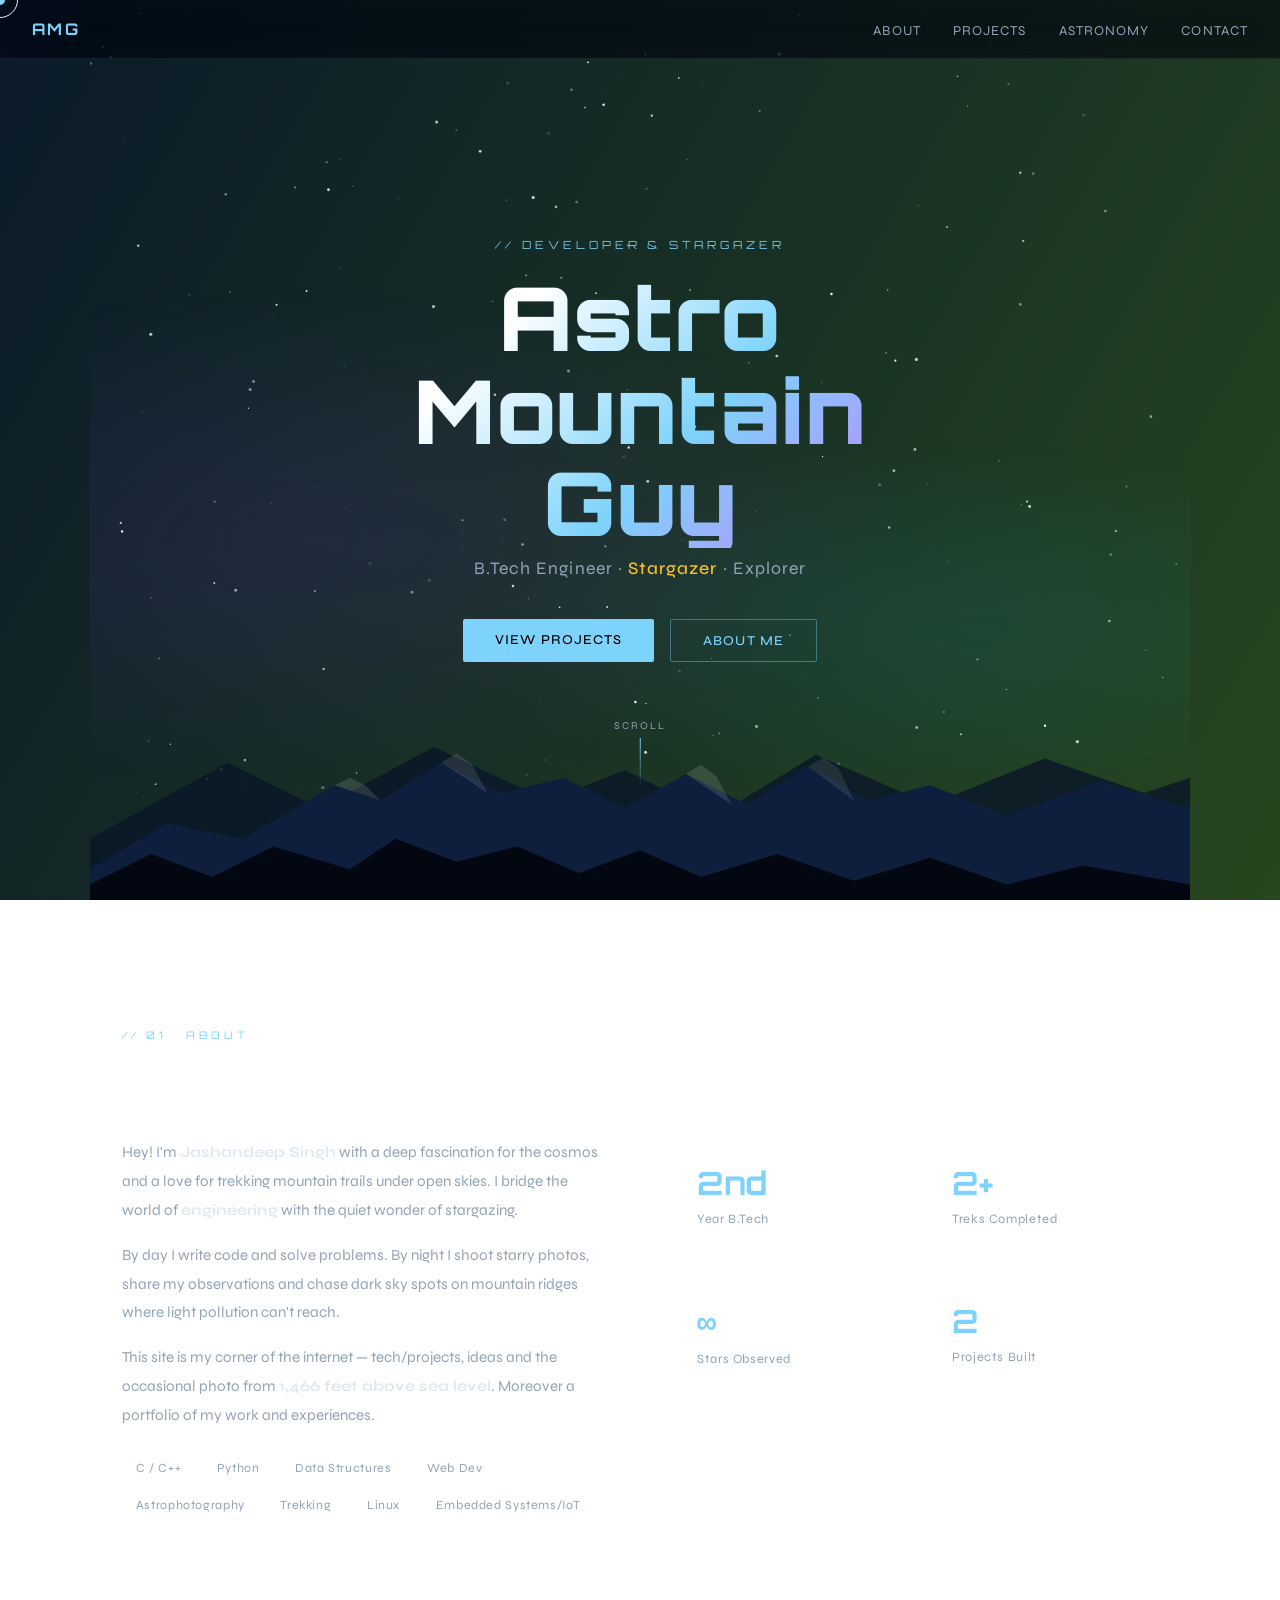
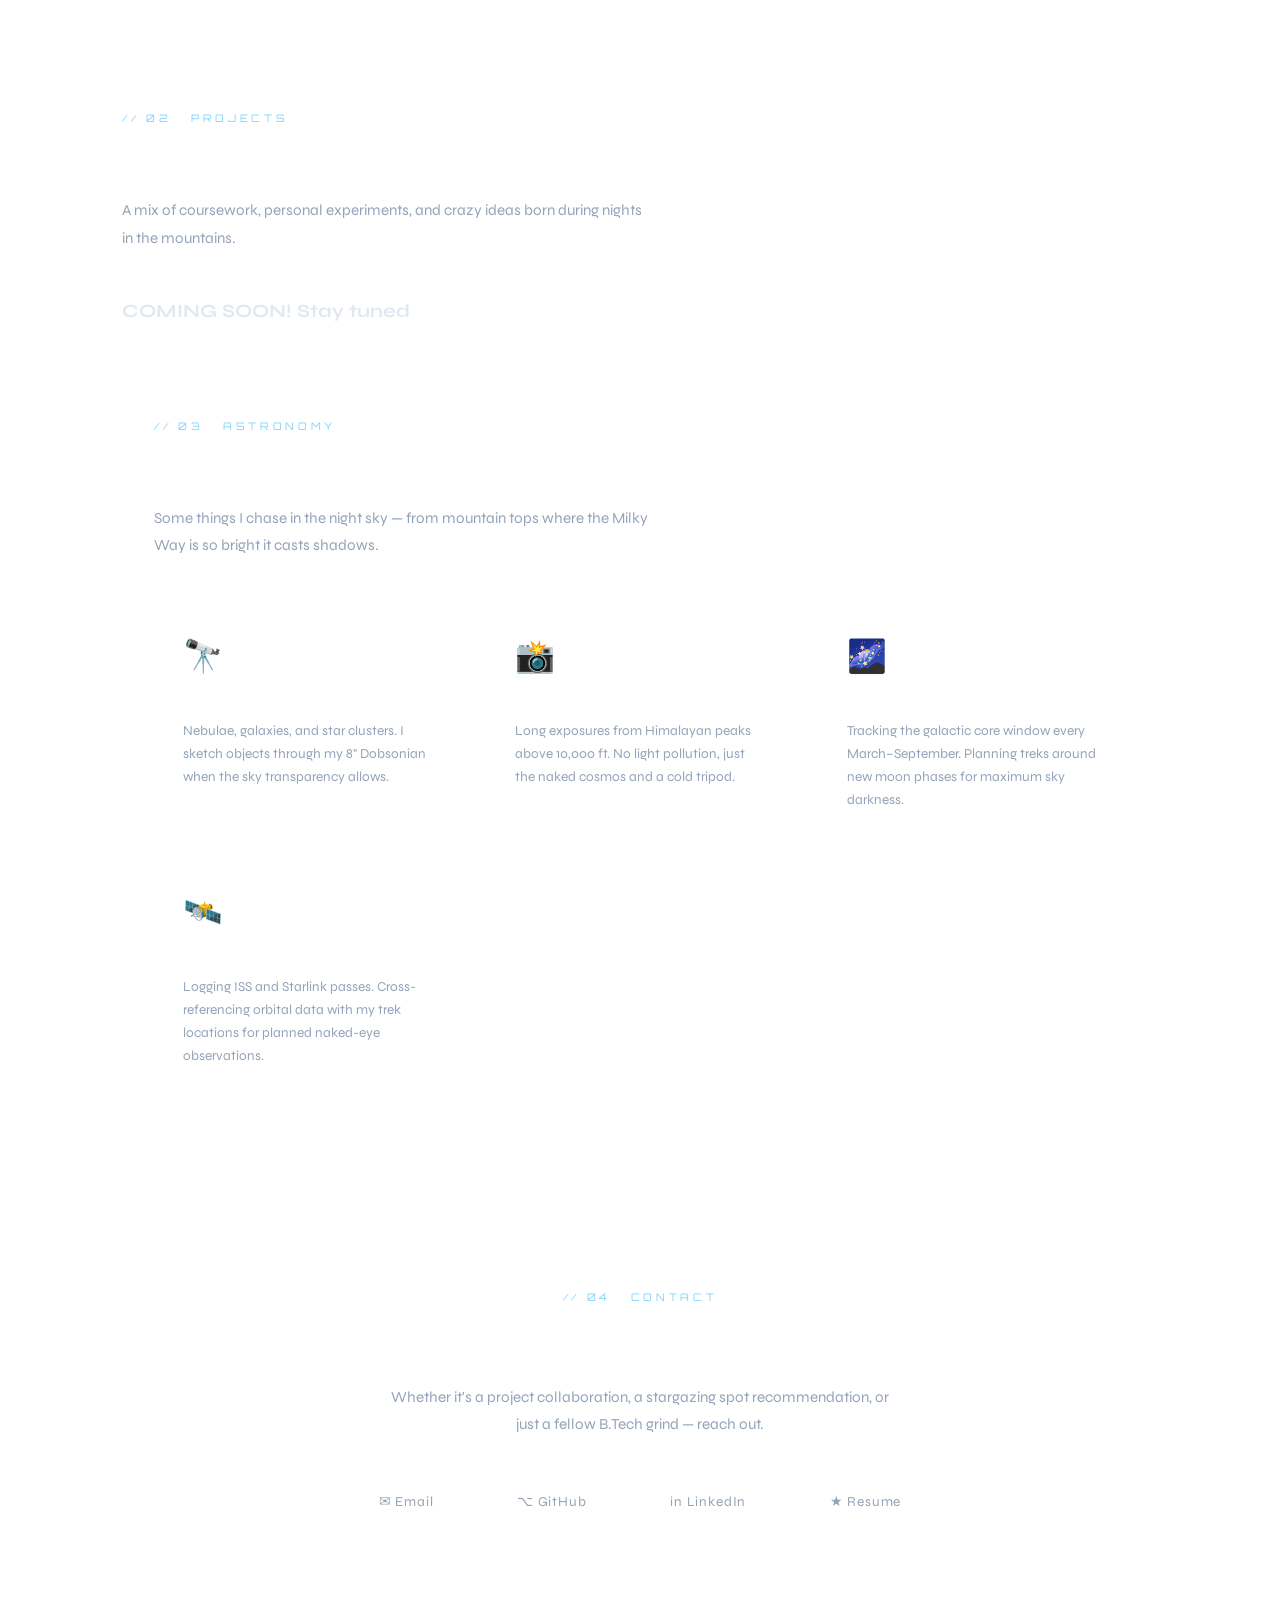
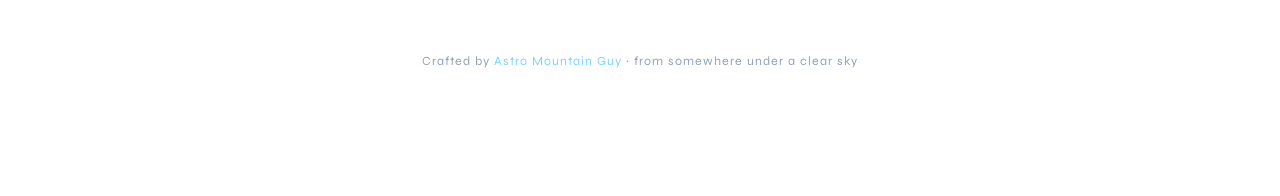
==== Blueprint.html @ 920a8636 "Update background with animated gradient and image overlay" ====
<!DOCTYPE html>
<html lang="en">
<head>
  <meta charset="UTF-8" />
  <meta name="viewport" content="width=device-width, initial-scale=1.0" />
  <title>Astro Mountain Guy</title>
  <link href="https://fonts.googleapis.com/css2?family=Orbitron:wght@400;700;900&family=Syne:wght@300;400;500;700&display=swap" rel="stylesheet" />
  <style>
    *, *::before, *::after { margin: 0; padding: 0; box-sizing: border-box; }

    :root {
      --sky: #030712;
      --deep: #050d1f;
      --accent: #7dd3fc;
      --accent2: #c084fc;
      --gold: #fbbf24;
      --muted: #94a3b8;
      --surface: rgba(255,255,255,0.04);
      --border: rgba(255,255,255,0.08);
    }

    html { scroll-behavior: smooth; }

    body {
      font-family: 'Syne', sans-serif;
      position: relative;
      background: none;
      color: #e2e8f0;
      overflow-x: hidden;
      cursor: none;
    }

    /* Animated gradient background behind page content */
    body::before {
      content: '';
      position: fixed; inset: 0;
      z-index: -2;
      pointer-events: none;
      opacity: 0.96;
      background: linear-gradient(120deg, #001021 0%, #1e3f16 25%, #3a6a9c 50%, #0b1840 75%, #051526 100%);
      background-size: 400% 400%;
      animation: gradientShift 25s ease infinite;
    }

    /* Low-opacity image overlay for subtle stardust effect */
    body::after {
      content: '';
      position: fixed; inset: 0;
      z-index: -1;
      pointer-events: none;
      background: url("https://i.ibb.co/DH6wkVQL/Aries-Science-Center.jpg") center bottom 35%/cover no-repeat;
      opacity: 14.5%;
      mix-blend-mode: screen;
    }

    @keyframes gradientShift {
      0% { background-position: 0% 50%; }
      50% { background-position: 100% 50%; }
      100% { background-position: 0% 50%; }
    }

    /* Custom cursor */
    .cursor {
      position: fixed; width: 10px; height: 10px;
      background: var(--accent); border-radius: 50%;
      pointer-events: none; z-index: 9999;
      transform: translate(-50%,-50%);
      transition: transform 0.1s, background 0.3s;
      mix-blend-mode: screen;
    }
    .cursor-ring {
      position: fixed; width: 36px; height: 36px;
      border: 1px solid rgba(255, 255, 255, 0.925); border-radius: 50%;
      pointer-events: none; z-index: 9998;
      transform: translate(-50%,-50%);
      transition: transform 0.15s ease, width 0.3s, height 0.3s;
    }

    /* NAV */
    nav {
      position: fixed; top: 0; left: 0; right: 0; z-index: 100;
      padding: 1.2rem 2rem;
      display: flex; justify-content: space-between; align-items: center;
      backdrop-filter: blur(20px);
      background: rgba(3,7,18,0.6);
      border-bottom: 0.5px solid var(--border);
      transition: background 0.4s;
    }
    .nav-logo {
      font-family: 'Orbitron', monospace;
      font-size: 1rem; font-weight: 700;
      letter-spacing: 0.15em;
      color: var(--accent);
      text-decoration: none;
    }
    .nav-links { display: flex; gap: 2rem; list-style: none; }
    .nav-links a {
      text-decoration: none; color: var(--muted);
      font-size: 0.85rem; letter-spacing: 0.08em;
      text-transform: uppercase;
      transition: color 0.3s;
      position: relative;
    }
    .nav-links a::after {
      content: ''; position: absolute; bottom: -4px; left: 0; right: 0;
      height: 1px; background: var(--accent);
      transform: scaleX(0); transition: transform 0.3s;
    }
    .nav-links a:hover { color: #fff; }
    .nav-links a:hover::after { transform: scaleX(1); }

    /* HERO */
    #hero {
      position: relative; height: 100vh; overflow: hidden;
      display: flex; align-items: center; justify-content: center;
    }

    /* Stars canvas */
    #stars-canvas {
      position: absolute; inset: 0; z-index: 0;
    }

    /* Mountain silhouette */
    .mountains {
      position: absolute; bottom: 0; left: 0; right: 0; z-index: 2;
    }

    /* Aurora glow */
    .aurora {
      position: absolute; inset: 0; z-index: 1; pointer-events: none;
      background:
        radial-gradient(ellipse 80% 40% at 20% 60%, rgba(124,58,237,0.12) 0%, transparent 70%),
        radial-gradient(ellipse 60% 30% at 80% 70%, rgba(6,182,212,0.1) 0%, transparent 70%);
      animation: aurora-shift 5s ease-in-out infinite alternate;
    }
    @keyframes aurora-shift {
      from { opacity: 0.6; transform: scaleX(1); }
      to   { opacity: 1;   transform: scaleX(1.08); }
    }

    .hero-content {
      position: relative; z-index: 3;
      text-align: center;
      animation: fade-up 1.2s ease both;
    }
    @keyframes fade-up {
      from { opacity: 0; transform: translateY(30px); }
      to   { opacity: 1; transform: translateY(0); }
    }
    .hero-label {
      font-family: 'Orbitron', monospace;
      font-size: 0.7rem; letter-spacing: 0.35em;
      color: var(--accent); text-transform: uppercase;
      margin-bottom: 1.2rem; opacity: 0.9;
    }
    .hero-title {
      font-family: 'Orbitron', monospace;
      font-size: clamp(2.4rem, 7vw, 5.5rem);
      font-weight: 900;
      line-height: 1.05;
      background: linear-gradient(135deg, #fff 20%, var(--accent) 60%, var(--accent2) 100%);
      -webkit-background-clip: text;
      -webkit-text-fill-color: transparent;
      background-clip: text;
      margin-bottom: 0.6rem;
    }
    .hero-sub {
      font-size: clamp(0.85rem, 2vw, 1.1rem);
      color: var(--muted); font-weight: 300;
      letter-spacing: 0.06em; margin-bottom: 2.5rem;
    }
    .hero-sub span { color: var(--gold); font-weight: 500; }

    .hero-btns { display: flex; gap: 1rem; justify-content: center; flex-wrap: wrap; }
    .btn {
      padding: 0.75rem 2rem;
      font-family: 'Syne', sans-serif;
      font-size: 0.85rem; font-weight: 500;
      letter-spacing: 0.08em; text-transform: uppercase;
      border-radius: 2px;
      text-decoration: none; cursor: none;
      transition: all 0.3s;
    }
    .btn-primary {
      background: var(--accent); color: #000;
      border: none;
    }
    .btn-primary:hover { background: #fff; transform: translateY(-2px); }
    .btn-ghost {
      background: transparent; color: var(--accent);
      border: 1px solid rgba(125,211,252,0.4);
    }
    .btn-ghost:hover { background: rgba(125,211,252,0.1); transform: translateY(-2px); }

    .scroll-hint {
      position: absolute; bottom: 7rem; left: 50%;
      transform: translateX(-50%); z-index: 3;
      display: flex; flex-direction: column; align-items: center; gap: 0.4rem;
    }
    .scroll-hint span { font-size: 0.65rem; letter-spacing: 0.2em; color: var(--muted); text-transform: uppercase; }
    .scroll-line {
      width: 1px; height: 50px;
      background: linear-gradient(to bottom, var(--accent), transparent);
      animation: scroll-drop 2s ease-in-out infinite;
    }
    @keyframes scroll-drop {
      0%,100% { opacity: 0; transform: translateY(-10px); }
      50%      { opacity: 1; transform: translateY(0); }
    }

    /* SECTIONS */
    section { padding: 6rem 2rem; max-width: 1100px; margin: 0 auto; }

    .section-tag {
      font-family: 'Orbitron', monospace;
      font-size: 0.65rem; letter-spacing: 0.35em;
      color: var(--accent); text-transform: uppercase;
      margin-bottom: 1rem; display: block;
    }
    h2.section-title {
      font-family: 'Orbitron', monospace;
      font-size: clamp(1.6rem, 4vw, 2.4rem);
      font-weight: 700; color: #fff;
      margin-bottom: 0.5rem;
    }
    .section-desc {
      color: var(--muted); max-width: 520px;
      line-height: 1.8; font-size: 0.95rem; margin-bottom: 3rem;
    }

    /* ABOUT */
    #about { padding-top: 8rem; }
    .about-grid {
      display: grid; grid-template-columns: 1fr 1fr;
      gap: 4rem; align-items: start; margin-top: 2rem;
    }
    .about-text p { color: var(--muted); line-height: 1.9; font-size: 0.95rem; margin-bottom: 1rem; }
    .about-text strong { color: #e2e8f0; }

    .skill-tags { display: flex; flex-wrap: wrap; gap: 0.5rem; margin-top: 1.5rem; }
    .tag {
      padding: 0.35rem 0.8rem;
      background: var(--surface);
      border: 0.5px solid var(--border);
      border-radius: 2px;
      font-size: 0.78rem; color: var(--muted);
      letter-spacing: 0.05em;
      transition: all 0.3s;
    }
    .tag:hover { border-color: var(--accent); color: var(--accent); }

    .stats-grid { display: grid; grid-template-columns: 1fr 1fr; gap: 1.5rem; }
    .stat-card {
      padding: 1.5rem;
      background: var(--surface);
      border: 0.5px solid var(--border);
      border-radius: 4px;
      transition: border-color 0.3s, transform 0.3s;
    }
    .stat-card:hover { border-color: rgba(125,211,252,0.4); transform: translateY(-3px); }
    .stat-num {
      font-family: 'Orbitron', monospace;
      font-size: 2rem; font-weight: 700; color: var(--accent);
      display: block; margin-bottom: 0.3rem;
    }
    .stat-label { font-size: 0.8rem; color: var(--muted); letter-spacing: 0.05em; }

    /* PROJECTS */
    #projects { border-top: 0.5px solid var(--border); }
    .projects-grid {
      display: grid; grid-template-columns: repeat(auto-fit, minmax(300px, 1fr));
      gap: 1.5rem; margin-top: 1rem;
    }
    .project-card {
      padding: 2rem;
      background: var(--surface);
      border: 0.5px solid var(--border);
      border-radius: 4px;
      position: relative; overflow: hidden;
      transition: all 0.4s;
      cursor: none;
    }
    .project-card::before {
      content: '';
      position: absolute; top: 0; left: 0; right: 0; height: 1px;
      background: linear-gradient(90deg, transparent, var(--accent), transparent);
      opacity: 0; transition: opacity 0.4s;
    }
    .project-card:hover { transform: translateY(-6px); border-color: rgba(125,211,252,0.2); }
    .project-card:hover::before { opacity: 1; }
    .project-num {
      font-family: 'Orbitron', monospace;
      font-size: 0.65rem; color: var(--accent);
      letter-spacing: 0.2em; margin-bottom: 1rem; display: block;
    }
    .project-title {
      font-size: 1.1rem; font-weight: 700; color: #fff;
      margin-bottom: 0.75rem;
    }
    .project-desc { font-size: 0.87rem; color: var(--muted); line-height: 1.7; margin-bottom: 1.5rem; }
    .project-stack { display: flex; flex-wrap: wrap; gap: 0.4rem; }
    .stack-pill {
      padding: 0.25rem 0.6rem;
      background: rgba(125,211,252,0.08);
      border: 0.5px solid rgba(125,211,252,0.2);
      border-radius: 2px;
      font-size: 0.72rem; color: var(--accent); font-family: monospace;
    }

    /* ASTRONOMY */
    #astronomy { border-top: 0.5px solid var(--border); }
    .astro-grid {
      display: grid; grid-template-columns: repeat(auto-fit, minmax(240px, 1fr));
      gap: 1.5rem; margin-top: 1rem;
    }
    .astro-card {
      padding: 1.75rem;
      background: var(--surface);
      border: 0.5px solid var(--border);
      border-radius: 4px;
      transition: all 0.4s;
    }
    .astro-card:hover { border-color: rgba(192,132,252,0.4); transform: translateY(-4px); }
    .astro-icon { font-size: 2rem; margin-bottom: 1rem; display: block; }
    .astro-title { font-size: 1rem; font-weight: 700; color: #fff; margin-bottom: 0.5rem; }
    .astro-text { font-size: 0.85rem; color: var(--muted); line-height: 1.7; }

    /* CONTACT */
    #contact { border-top: 0.5px solid var(--border); text-align: center; }
    #contact .section-desc { margin: 1rem auto 2.5rem; }
    .contact-links { display: flex; justify-content: center; gap: 1.5rem; flex-wrap: wrap; }
    .contact-link {
      padding: 0.85rem 1.8rem;
      background: var(--surface);
      border: 0.5px solid var(--border);
      border-radius: 4px;
      text-decoration: none; color: var(--muted);
      font-size: 0.85rem; letter-spacing: 0.06em;
      transition: all 0.3s; cursor: none;
    }
    .contact-link:hover { border-color: var(--accent); color: var(--accent); transform: translateY(-3px); }

    /* FOOTER */
    footer {
      text-align: center; padding: 2rem;
      border-top: 0.5px solid var(--border);
      color: var(--muted); font-size: 0.78rem;
      letter-spacing: 0.08em;
    }
    footer span { color: var(--accent); }

    /* Scroll reveal */
    .reveal {
      opacity: 0; transform: translateY(24px);
      transition: opacity 0.7s ease, transform 0.7s ease;
    }
    .reveal.visible { opacity: 1; transform: translateY(0); }

    @media (max-width: 700px) {
      .about-grid { grid-template-columns: 1fr; gap: 2rem; }
      .nav-links { display: none; }
    }
  </style>
</head>
<body>

  <div class="cursor" id="cursor"></div>
  <div class="cursor-ring" id="cursor-ring"></div>

  <!-- NAV -->
  <nav>
    <a href="#hero" class="nav-logo">AMG</a>
    <ul class="nav-links">
      <li><a href="#about">About</a></li>
      <li><a href="#projects">Projects</a></li>
      <li><a href="#astronomy">Astronomy</a></li>
      <li><a href="#contact">Contact</a></li>
    </ul>
  </nav>

  <!-- HERO -->
  <section id="hero">
    <canvas id="stars-canvas"></canvas>
    <div class="aurora"></div>

    <div class="hero-content">
      <p class="hero-label">// Developer &amp; Stargazer</p>
      <h1 class="hero-title">Astro<br/>Mountain<br/>Guy</h1>
      <p class="hero-sub">B.Tech Engineer · <span>Stargazer</span> · Explorer</p>
      <div class="hero-btns">
        <a href="#projects" class="btn btn-primary">View Projects</a>
        <a href="#about" class="btn btn-ghost">About Me</a>
      </div>
    </div>

    <div class="scroll-hint">
      <span>scroll</span>
      <div class="scroll-line"></div>
    </div>

    <!-- Mountain SVG -->
    <svg class="mountains" viewBox="0 0 1440 280" preserveAspectRatio="none" xmlns="http://www.w3.org/2000/svg">
      <!-- Far range -->
      <polygon points="0,280 0,200 180,100 300,160 450,80 600,150 700,110 820,170 950,90 1100,155 1250,95 1380,140 1440,120 1440,280" fill="#0a1628" opacity="0.8"/>
      <!-- Mid range with snow peaks -->
      <polygon points="0,280 0,240 100,180 200,200 320,130 380,150 460,100 540,140 620,120 700,160 780,115 860,155 940,105 1020,150 1100,130 1200,170 1320,125 1440,160 1440,280" fill="#0d1f3c"/>
      <!-- Front range - darkest -->
      <polygon points="0,280 0,260 80,220 160,250 240,210 340,240 400,200 480,230 560,210 640,245 720,215 800,250 900,220 1000,255 1100,225 1200,260 1300,235 1440,260 1440,280" fill="#030712"/>
      <!-- Snow caps -->
      <polygon points="320,130 340,120 360,130 380,150" fill="rgba(255,255,255,0.12)"/>
      <polygon points="460,100 480,88 500,102 520,140" fill="rgba(255,255,255,0.1)"/>
      <polygon points="780,115 800,103 820,118 840,155" fill="rgba(255,255,255,0.12)"/>
      <polygon points="940,105 960,94 980,108 1000,150" fill="rgba(255,255,255,0.09)"/>
    </svg>
  </section>

  <!-- ABOUT -->
  <section id="about">
    <span class="section-tag">// 01 &nbsp; About</span>
    <h2 class="section-title">Who Am I?</h2>
    <div class="about-grid reveal">
      <div class="about-text">
        <p>Hey! I'm <strong>Jashandeep Singh</strong> with a deep fascination for the cosmos and a love for trekking mountain trails under open skies. I bridge the world of <strong>engineering</strong> with the quiet wonder of stargazing.</p>
        <p>By day I write code and solve problems. By night I shoot starry photos, share my observations and chase dark sky spots on mountain ridges where light pollution can't reach.</p>
        <p>This site is my corner of the internet — tech/projects, ideas and the occasional photo from <strong>1,466 feet above sea level</strong>. Moreover a portfolio of my work and experiences.</p>
        <div class="skill-tags">
          <span class="tag">C / C++</span>
          <span class="tag">Python</span>
          <span class="tag">Data Structures</span>
          <span class="tag">Web Dev</span>
          <span class="tag">Astrophotography</span>
          <span class="tag">Trekking</span>
          <span class="tag">Linux</span>
          <span class="tag">Embedded Systems/IoT</span>
        </div>
      </div>
      <div class="stats-grid">
        <div class="stat-card">
          <span class="stat-num">2nd</span>
          <span class="stat-label">Year B.Tech</span>
        </div>
        <div class="stat-card">
          <span class="stat-num">2+</span>
          <span class="stat-label">Treks Completed</span>
        </div>
        <div class="stat-card">
          <span class="stat-num">∞</span>
          <span class="stat-label">Stars Observed</span>
        </div>
        <div class="stat-card">
          <span class="stat-num">2</span>
          <span class="stat-label">Projects Built</span>
        </div>
      </div>
    </div>
  </section>

  <!-- PROJECTS -->
  <section id="projects">
    <span class="section-tag">// 02 &nbsp; Projects</span>
    <h2 class="section-title">What I've Built</h2>
    <p class="section-desc">A mix of coursework, personal experiments, and crazy ideas born during nights in the mountains.</p>
    <h3>COMING SOON! Stay tuned </h3>
    <!--<div class="projects-grid">
      <div class="project-card reveal">
        <span class="project-num">01 —</span>
        <h3 class="project-title">Star Tracker App</h3>
        <p class="project-desc">A mobile-first web app that identifies constellations using device orientation and a real star catalog. Built during a solo Himalayan trek.</p>
        <div class="project-stack">
          <span class="stack-pill">JavaScript</span>
          <span class="stack-pill">WebGL</span>
          <span class="stack-pill">NASA API</span>
        </div>
      </div>
      <div class="project-card reveal">
        <span class="project-num">02 —</span>
        <h3 class="project-title">Trek Route Planner</h3>
        <p class="project-desc">A route optimization tool for mountain treks, factoring in altitude gain, weather windows, and rest-stop locations using graph algorithms.</p>
        <div class="project-stack">
          <span class="stack-pill">Python</span>
          <span class="stack-pill">Dijkstra</span>
          <span class="stack-pill">OpenMap</span>
        </div>
      </div>
      <div class="project-card reveal">
        <span class="project-num">03 —</span>
        <h3 class="project-title">IoT Weather Station</h3>
        <p class="project-desc">Solar-powered ESP32 weather station deployable at remote altitude sites. Logs temperature, humidity and sends data over LoRa.</p>
        <div class="project-stack">
          <span class="stack-pill">ESP32</span>
          <span class="stack-pill">LoRa</span>
          <span class="stack-pill">C++</span>
        </div>
      </div>
    </div>
  </section>

  <!-- ASTRONOMY -->
  <section id="astronomy">
    <span class="section-tag">// 03 &nbsp; Astronomy</span>
    <h2 class="section-title">Under the Stars</h2>
    <p class="section-desc">Some things I chase in the night sky — from mountain tops where the Milky Way is so bright it casts shadows.</p>
    <div class="astro-grid">
      <div class="astro-card reveal">
        <span class="astro-icon">🔭</span>
        <h3 class="astro-title">Deep Sky Objects</h3>
        <p class="astro-text">Nebulae, galaxies, and star clusters. I sketch objects through my 8" Dobsonian when the sky transparency allows.</p>
      </div>
      <div class="astro-card reveal">
        <span class="astro-icon">📸</span>
        <h3 class="astro-title">Astrophotography</h3>
        <p class="astro-text">Long exposures from Himalayan peaks above 10,000 ft. No light pollution, just the naked cosmos and a cold tripod.</p>
      </div>
      <div class="astro-card reveal">
        <span class="astro-icon">🌌</span>
        <h3 class="astro-title">Milky Way Season</h3>
        <p class="astro-text">Tracking the galactic core window every March–September. Planning treks around new moon phases for maximum sky darkness.</p>
      </div>
      <div class="astro-card reveal">
        <span class="astro-icon">🛰️</span>
        <h3 class="astro-title">Satellite Passes</h3>
        <p class="astro-text">Logging ISS and Starlink passes. Cross-referencing orbital data with my trek locations for planned naked-eye observations.</p>
      </div>
    </div>
  </section>

  <!-- CONTACT -->
  <section id="contact">
    <span class="section-tag">// 04 &nbsp; Contact</span>
    <h2 class="section-title">Say Hello</h2>
    <p class="section-desc">Whether it's a project collaboration, a stargazing spot recommendation, or just a fellow B.Tech grind — reach out.</p>
    <div class="contact-links">
      <a href="mailto:astrofrontyardcosmos@email.com" class="contact-link">✉ Email</a>
      <a href="https://github.com/JashanDX" class="contact-link">⌥ GitHub</a>
      <a href="https://www.linkedin.com/in/jashandeep-singh-889b10241/" class="contact-link">in LinkedIn</a>
      <a href="https://autocv-f4e010.tiiny.site" class="contact-link">★ Resume</a>
    </div>
  </section>

  <footer>
    <p>Crafted by <span>Astro Mountain Guy</span> · from somewhere under a clear sky</p>
  </footer>

  <script>
    // Custom cursor
    const cursor = document.getElementById('cursor');
    const ring = document.getElementById('cursor-ring');
    document.addEventListener('mousemove', e => {
      cursor.style.left = e.clientX + 'px';
      cursor.style.top  = e.clientY + 'px';
      ring.style.left   = e.clientX + 'px';
      ring.style.top    = e.clientY + 'px';
    });

    // Stars
    const canvas = document.getElementById('stars-canvas');
    const ctx = canvas.getContext('2d');
    let stars = [];
    function resize() {
      canvas.width  = window.innerWidth;
      canvas.height = window.innerHeight;
      stars = [];
      for (let i = 0; i < 300; i++) {
        stars.push({
          x: Math.random() * canvas.width,
          y: Math.random() * canvas.height,
          r: Math.random() * 1.4 + 0.2,
          a: Math.random(),
          da: (Math.random() - 0.5) * 0.004
        });
      }
    }
    resize();
    window.addEventListener('resize', resize);

    function drawStars() {
      ctx.clearRect(0, 0, canvas.width, canvas.height);
      stars.forEach(s => {
        s.a = Math.max(0.05, Math.min(1, s.a + s.da));
        if (s.a <= 0.05 || s.a >= 1) s.da *= -1;
        ctx.beginPath();
        ctx.arc(s.x, s.y, s.r, 0, Math.PI * 2);
        ctx.fillStyle = `rgba(255,255,255,${s.a})`;
        ctx.fill();
      });
      // Shooting star occasionally
      if (Math.random() < 0.002) {
        const sx = Math.random() * canvas.width * 0.8;
        const sy = Math.random() * canvas.height * 0.4;
        const grad = ctx.createLinearGradient(sx, sy, sx + 120, sy + 60);
        grad.addColorStop(0, 'rgba(125,211,252,0.8)');
        grad.addColorStop(1, 'transparent');
        ctx.strokeStyle = grad; ctx.lineWidth = 1.5;
        ctx.beginPath(); ctx.moveTo(sx, sy); ctx.lineTo(sx + 120, sy + 60);
        ctx.stroke();
      }
      requestAnimationFrame(drawStars);
    }
    drawStars();

    // Scroll reveal
    const reveals = document.querySelectorAll('.reveal');
    const observer = new IntersectionObserver(entries => {
      entries.forEach((e, i) => {
        if (e.isIntersecting) {
          setTimeout(() => e.target.classList.add('visible'), i * 80);
          observer.unobserve(e.target);
        }
      });
    }, { threshold: 0.1 });
    reveals.forEach(el => observer.observe(el));

    // Parallax on hero mountains
    window.addEventListener('scroll', () => {
      const y = window.scrollY;
      document.querySelector('.mountains').style.transform = `translateY(${y * 0.3}px)`;
      document.querySelector('.aurora').style.transform    = `translateY(${y * 0.1}px)`;
    });
  </script>
</body>
</html>
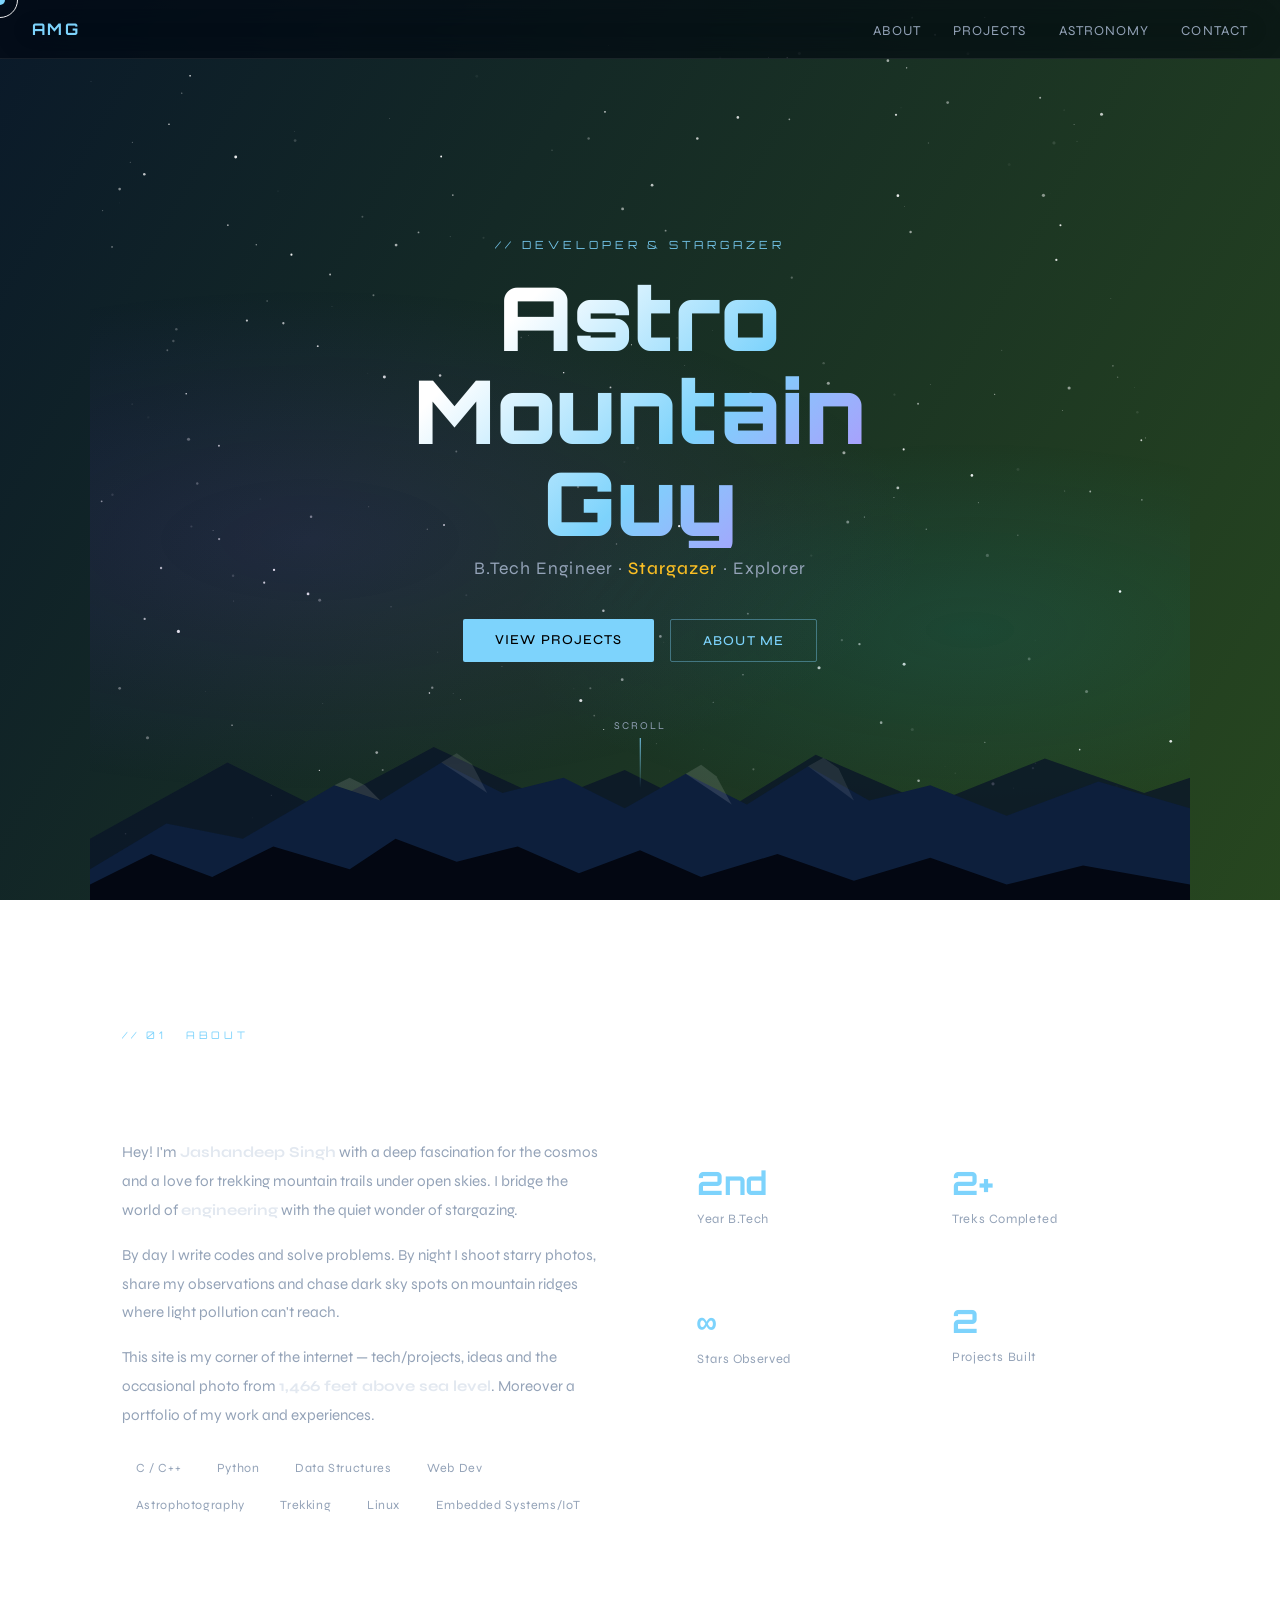
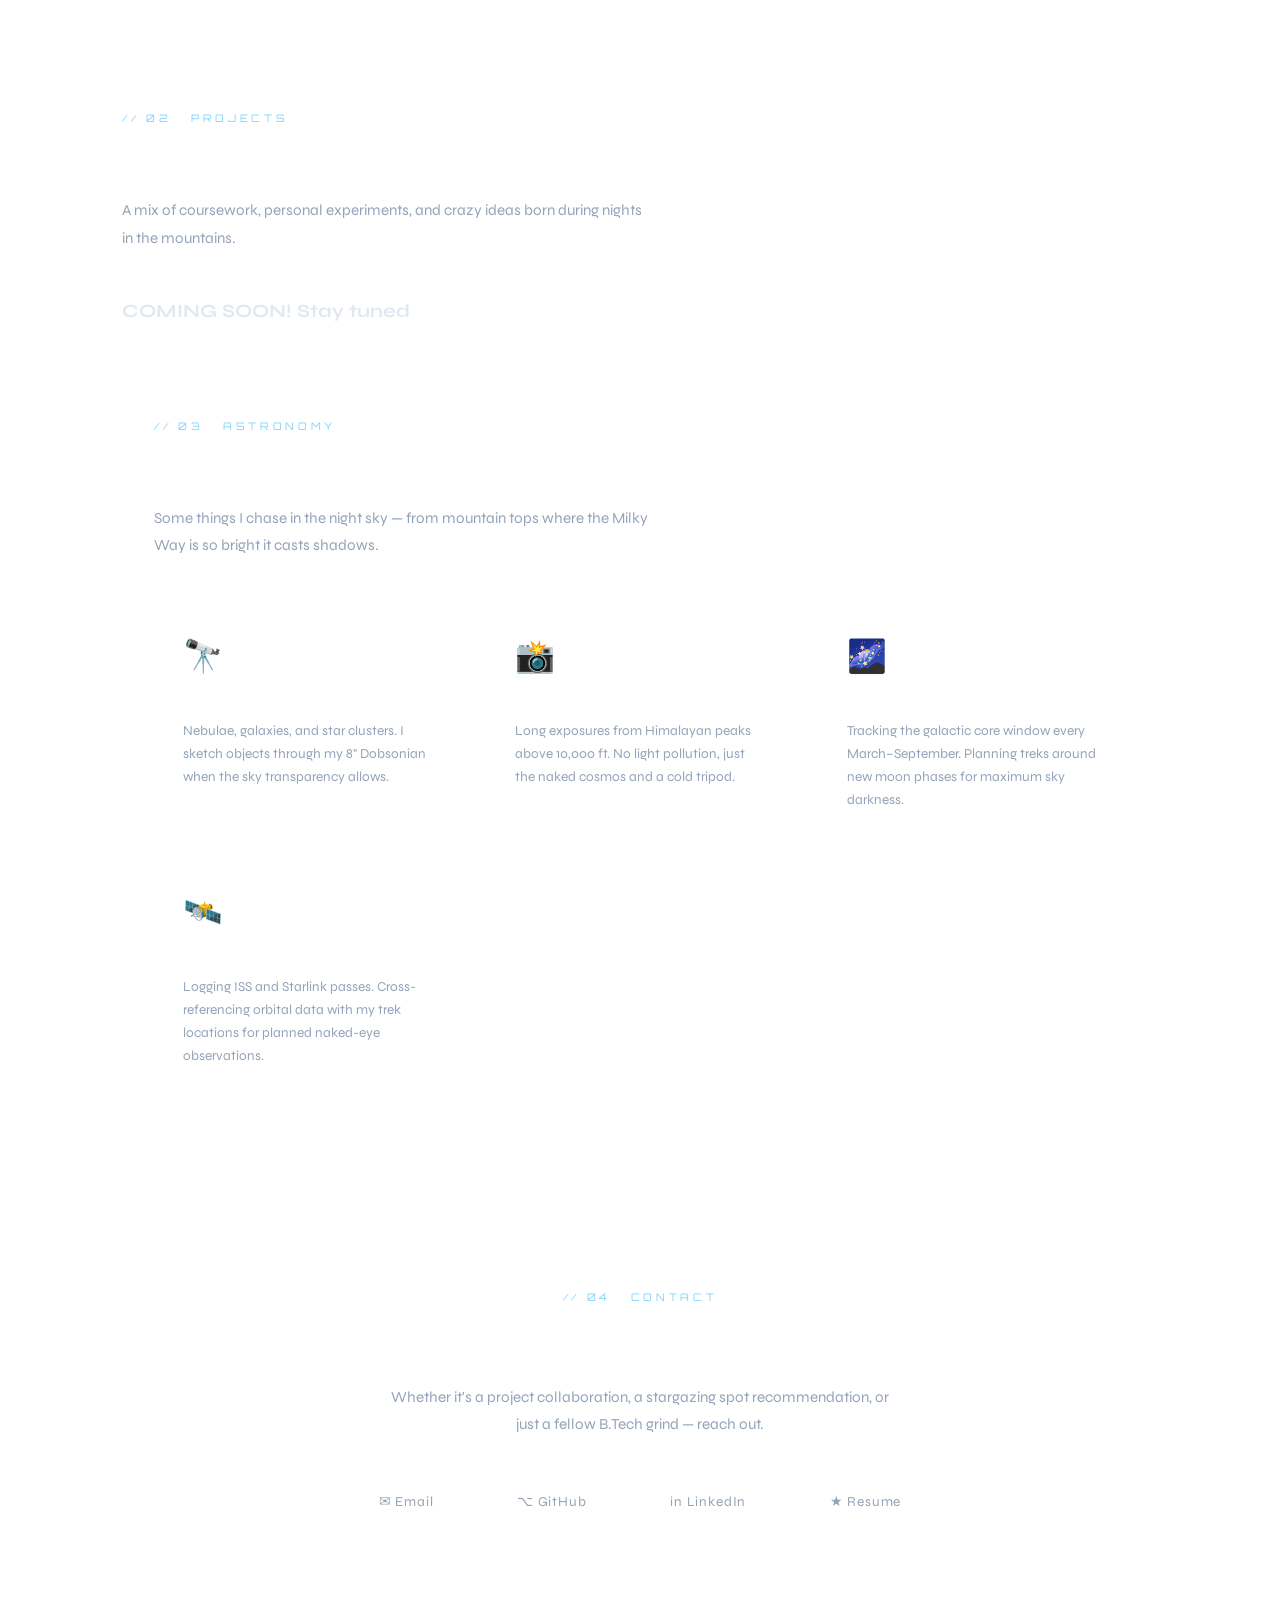
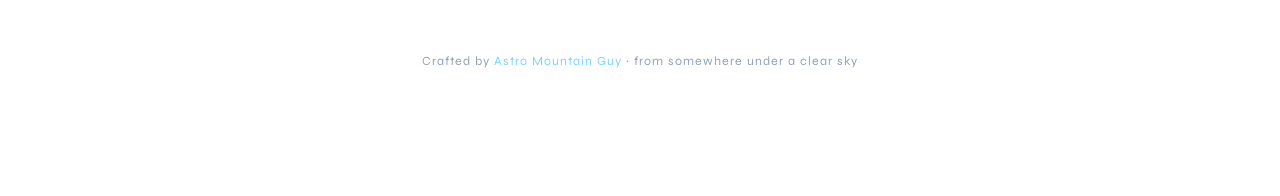
==== commit 0c150077: "Improved version" ====
--- a/Blueprint.html
+++ b/Blueprint.html
@@ -421,7 +421,7 @@
     <div class="about-grid reveal">
       <div class="about-text">
         <p>Hey! I'm <strong>Jashandeep Singh</strong> with a deep fascination for the cosmos and a love for trekking mountain trails under open skies. I bridge the world of <strong>engineering</strong> with the quiet wonder of stargazing.</p>
-        <p>By day I write code and solve problems. By night I shoot starry photos, share my observations and chase dark sky spots on mountain ridges where light pollution can't reach.</p>
+        <p>By day I write codes and solve problems. By night I shoot starry photos, share my observations and chase dark sky spots on mountain ridges where light pollution can't reach.</p>
         <p>This site is my corner of the internet — tech/projects, ideas and the occasional photo from <strong>1,466 feet above sea level</strong>. Moreover a portfolio of my work and experiences.</p>
         <div class="skill-tags">
           <span class="tag">C / C++</span>
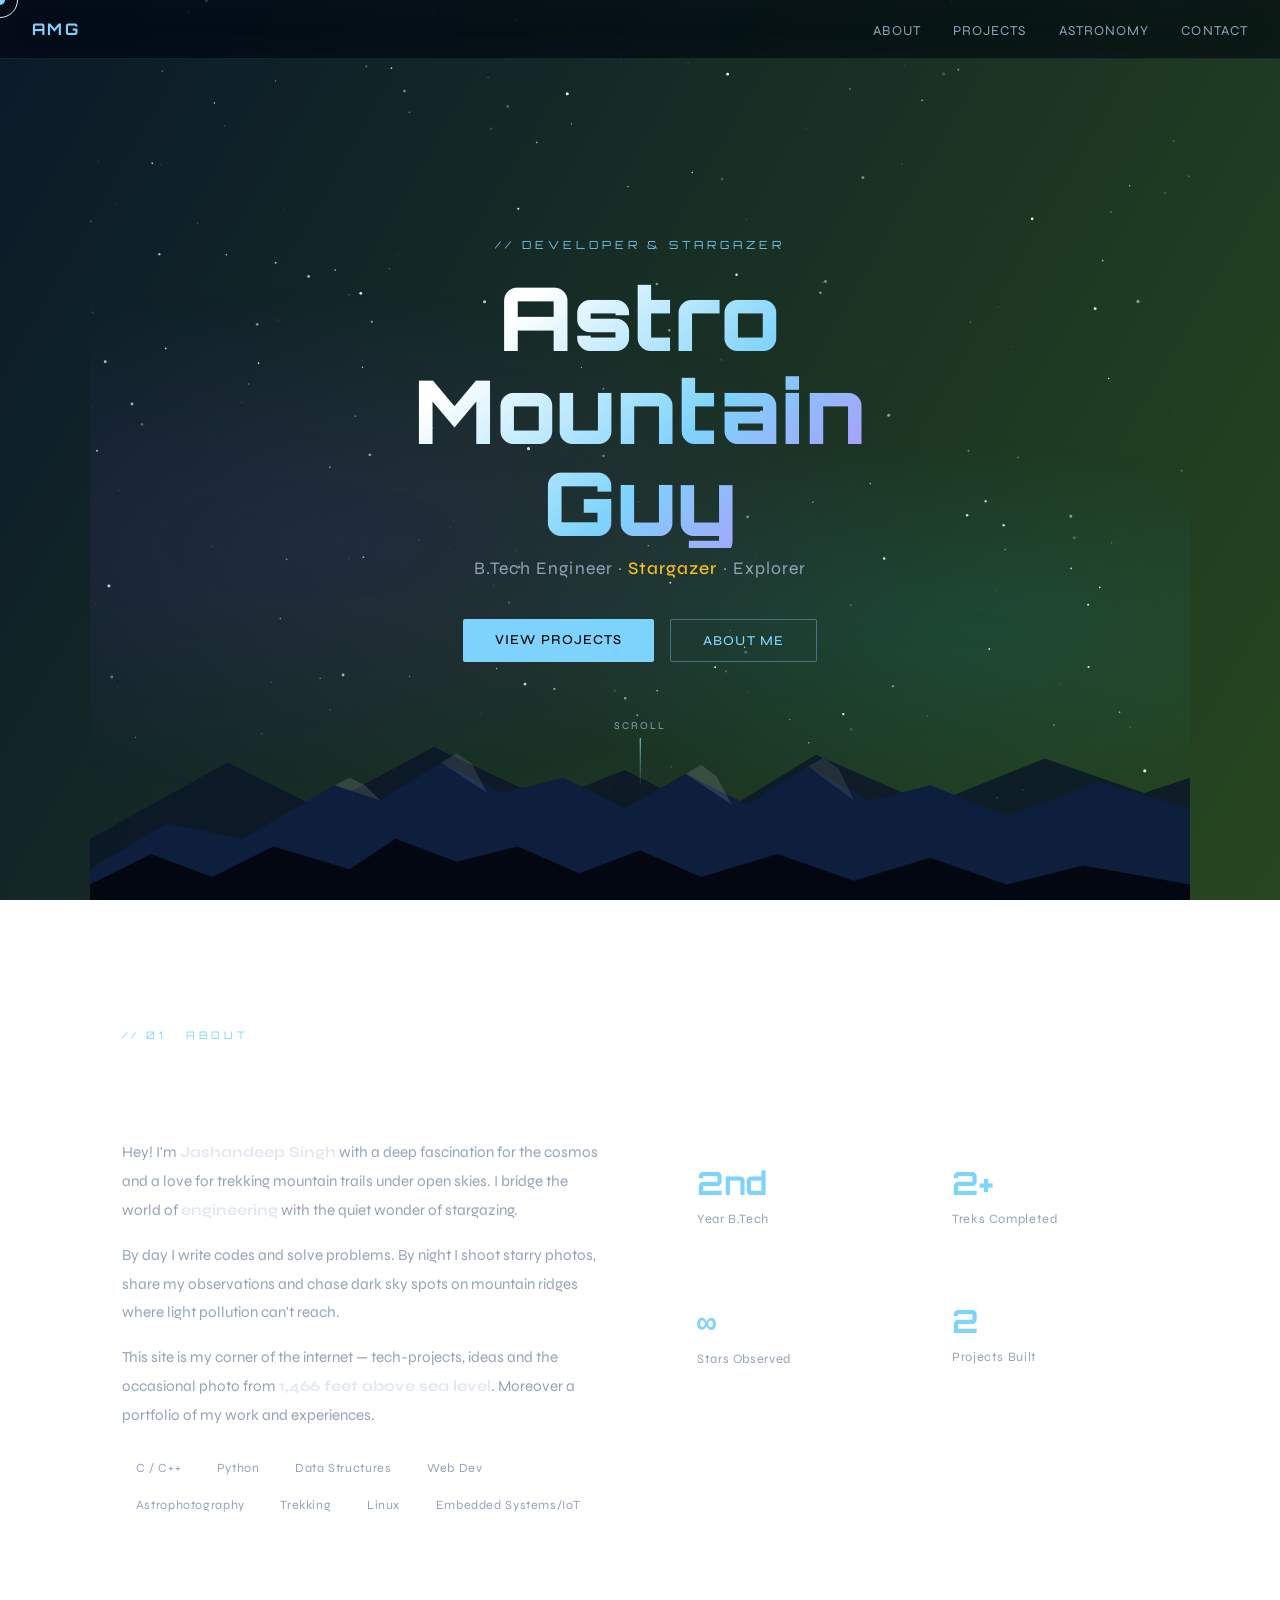
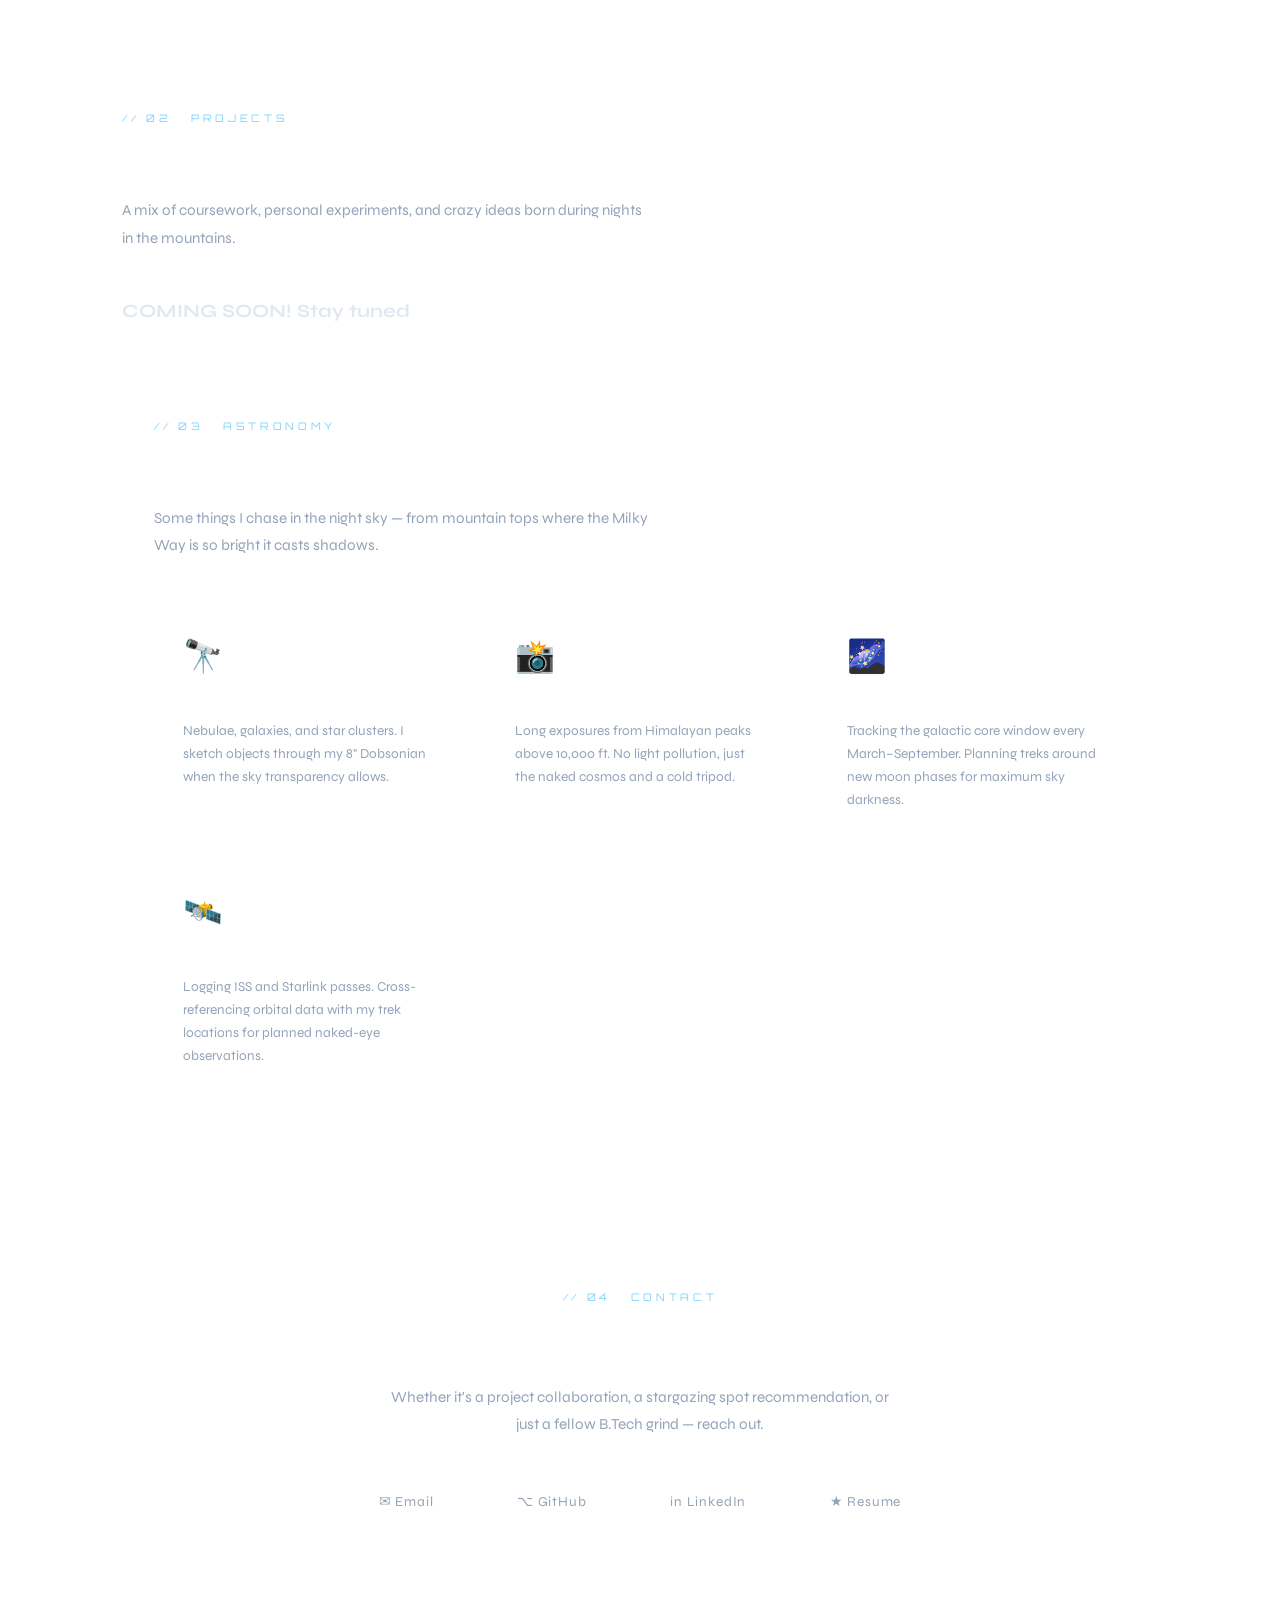
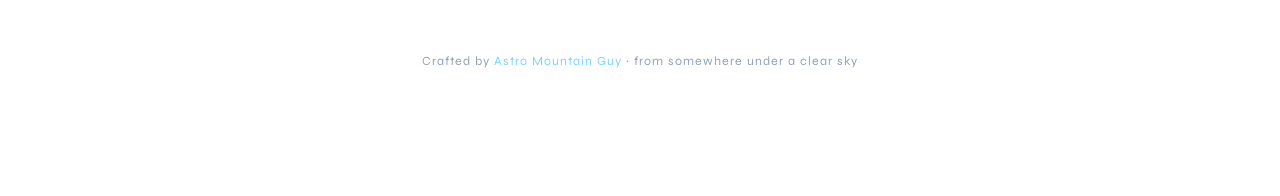
==== commit 8cb8c7ab: "Improved version" ====
--- a/Blueprint.html
+++ b/Blueprint.html
@@ -422,7 +422,7 @@
       <div class="about-text">
         <p>Hey! I'm <strong>Jashandeep Singh</strong> with a deep fascination for the cosmos and a love for trekking mountain trails under open skies. I bridge the world of <strong>engineering</strong> with the quiet wonder of stargazing.</p>
         <p>By day I write codes and solve problems. By night I shoot starry photos, share my observations and chase dark sky spots on mountain ridges where light pollution can't reach.</p>
-        <p>This site is my corner of the internet — tech/projects, ideas and the occasional photo from <strong>1,466 feet above sea level</strong>. Moreover a portfolio of my work and experiences.</p>
+        <p>This site is my corner of the internet — tech-projects, ideas and the occasional photo from <strong>1,466 feet above sea level</strong>. Moreover a portfolio of my work and experiences.</p>
         <div class="skill-tags">
           <span class="tag">C / C++</span>
           <span class="tag">Python</span>
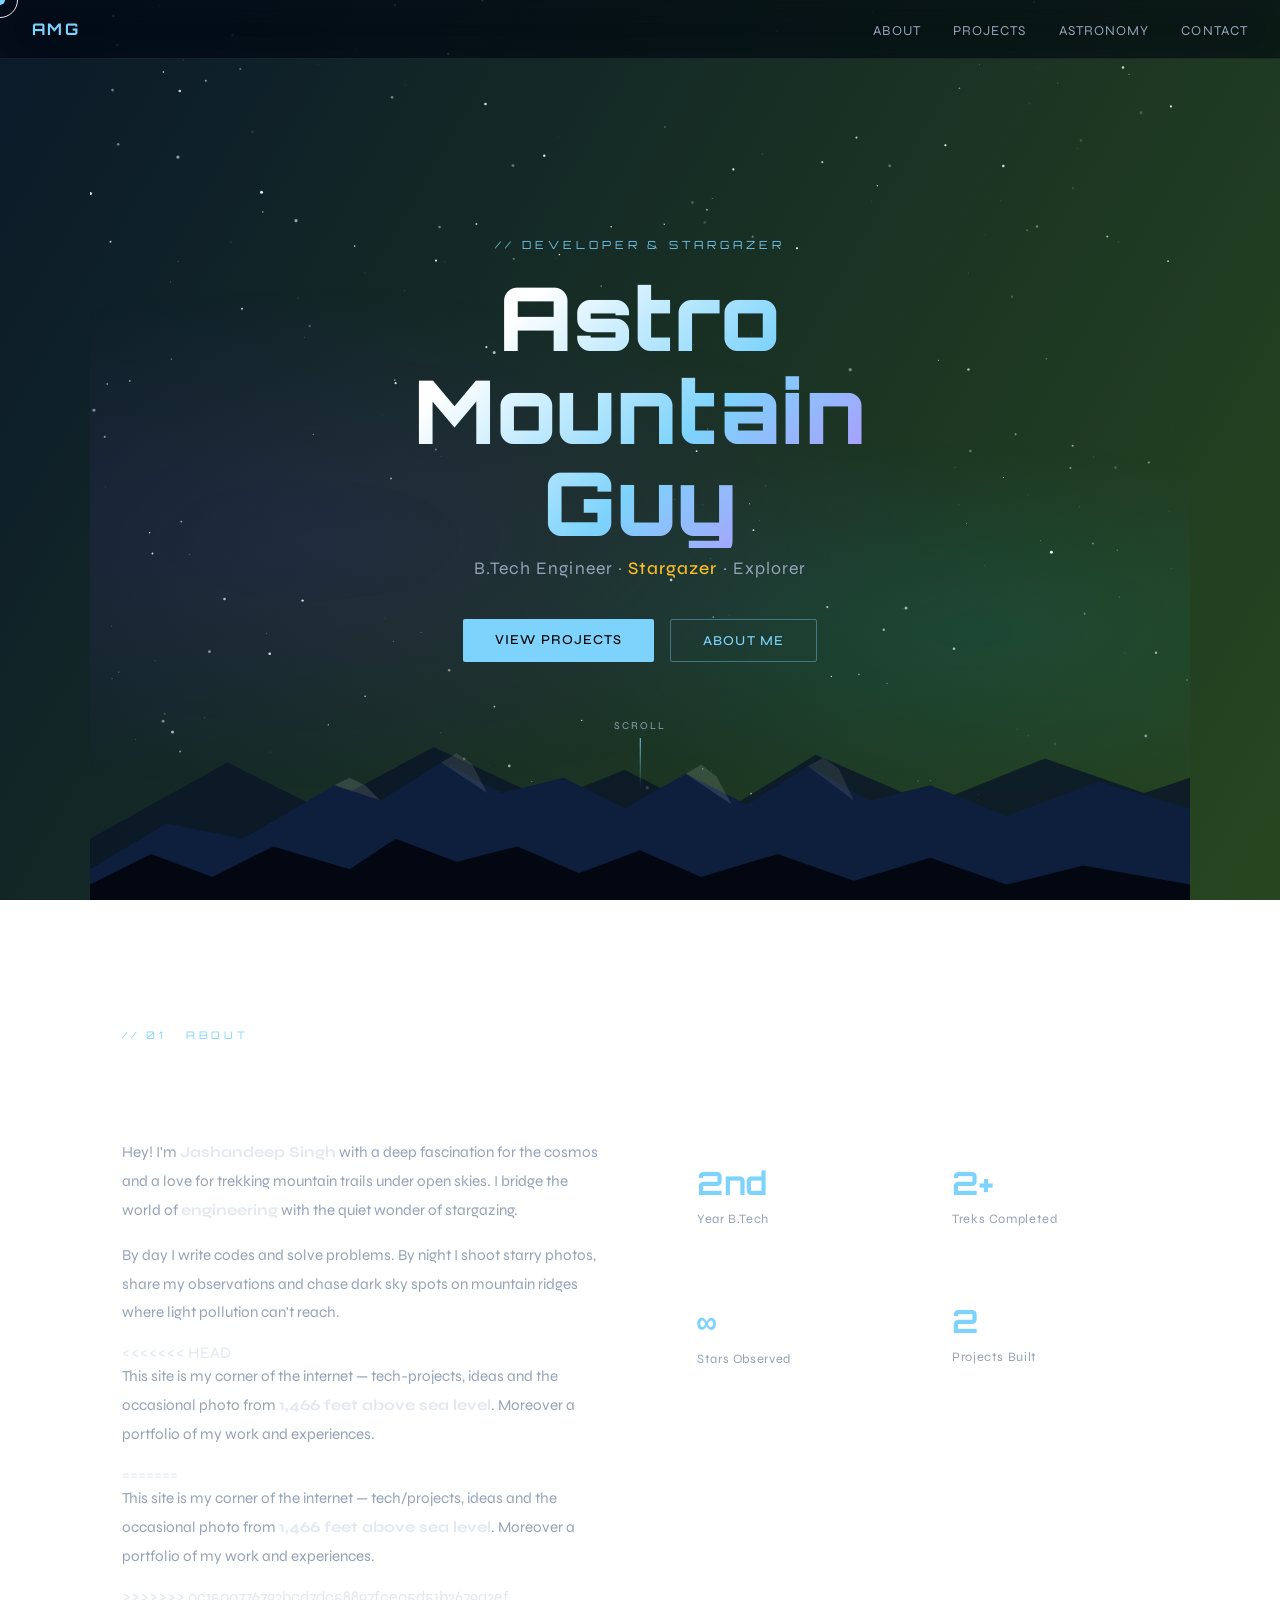
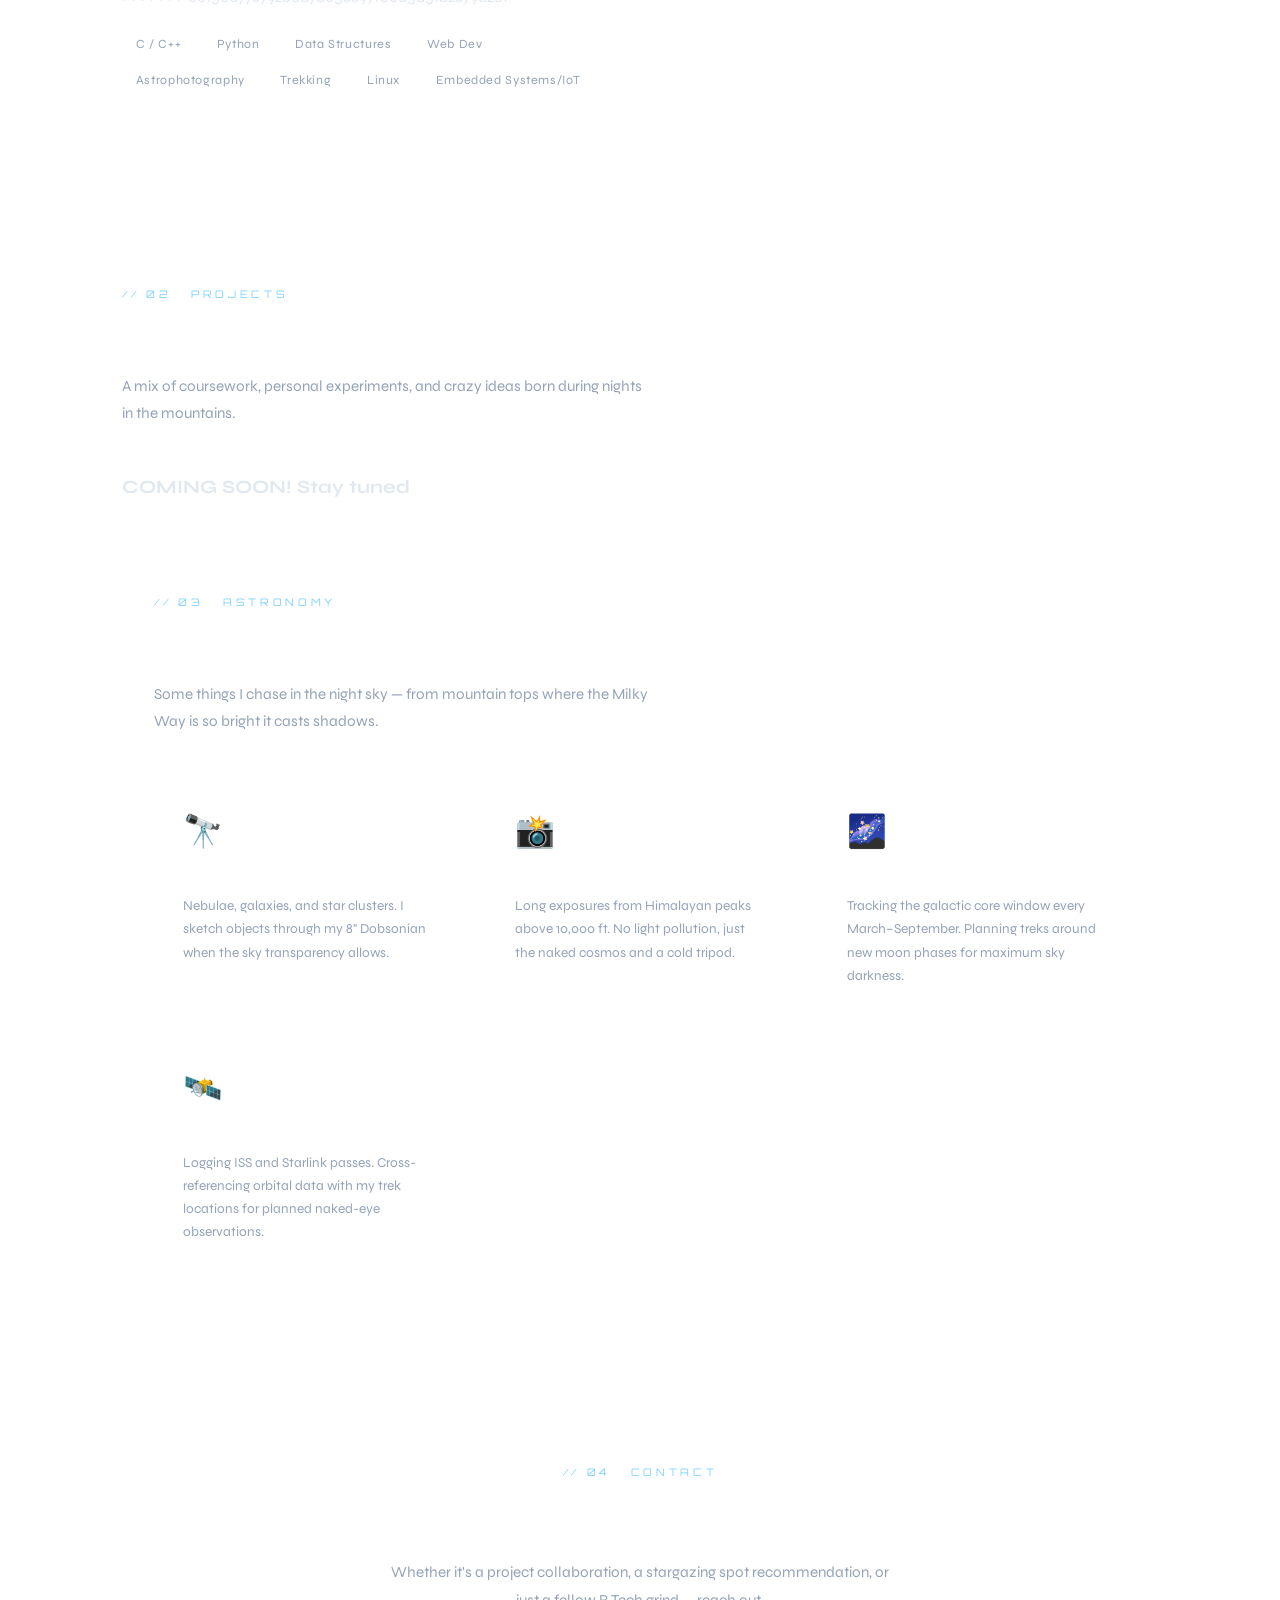
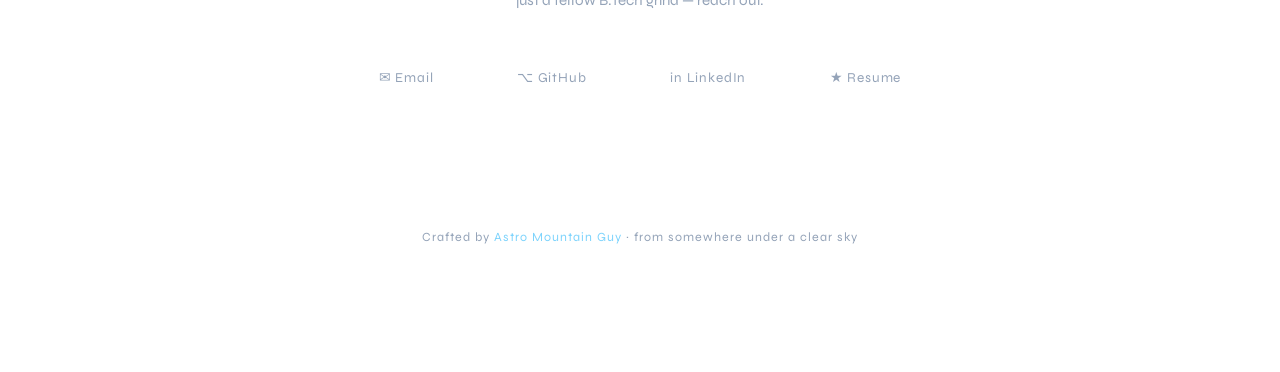
==== commit 966af2b9: "improved version" ====
--- a/Blueprint.html
+++ b/Blueprint.html
@@ -422,7 +422,11 @@
       <div class="about-text">
         <p>Hey! I'm <strong>Jashandeep Singh</strong> with a deep fascination for the cosmos and a love for trekking mountain trails under open skies. I bridge the world of <strong>engineering</strong> with the quiet wonder of stargazing.</p>
         <p>By day I write codes and solve problems. By night I shoot starry photos, share my observations and chase dark sky spots on mountain ridges where light pollution can't reach.</p>
+<<<<<<< HEAD
         <p>This site is my corner of the internet — tech-projects, ideas and the occasional photo from <strong>1,466 feet above sea level</strong>. Moreover a portfolio of my work and experiences.</p>
+=======
+        <p>This site is my corner of the internet — tech/projects, ideas and the occasional photo from <strong>1,466 feet above sea level</strong>. Moreover a portfolio of my work and experiences.</p>
+>>>>>>> 0c1500776792bcd7dc58897fce05d51b2679a2ef
         <div class="skill-tags">
           <span class="tag">C / C++</span>
           <span class="tag">Python</span>
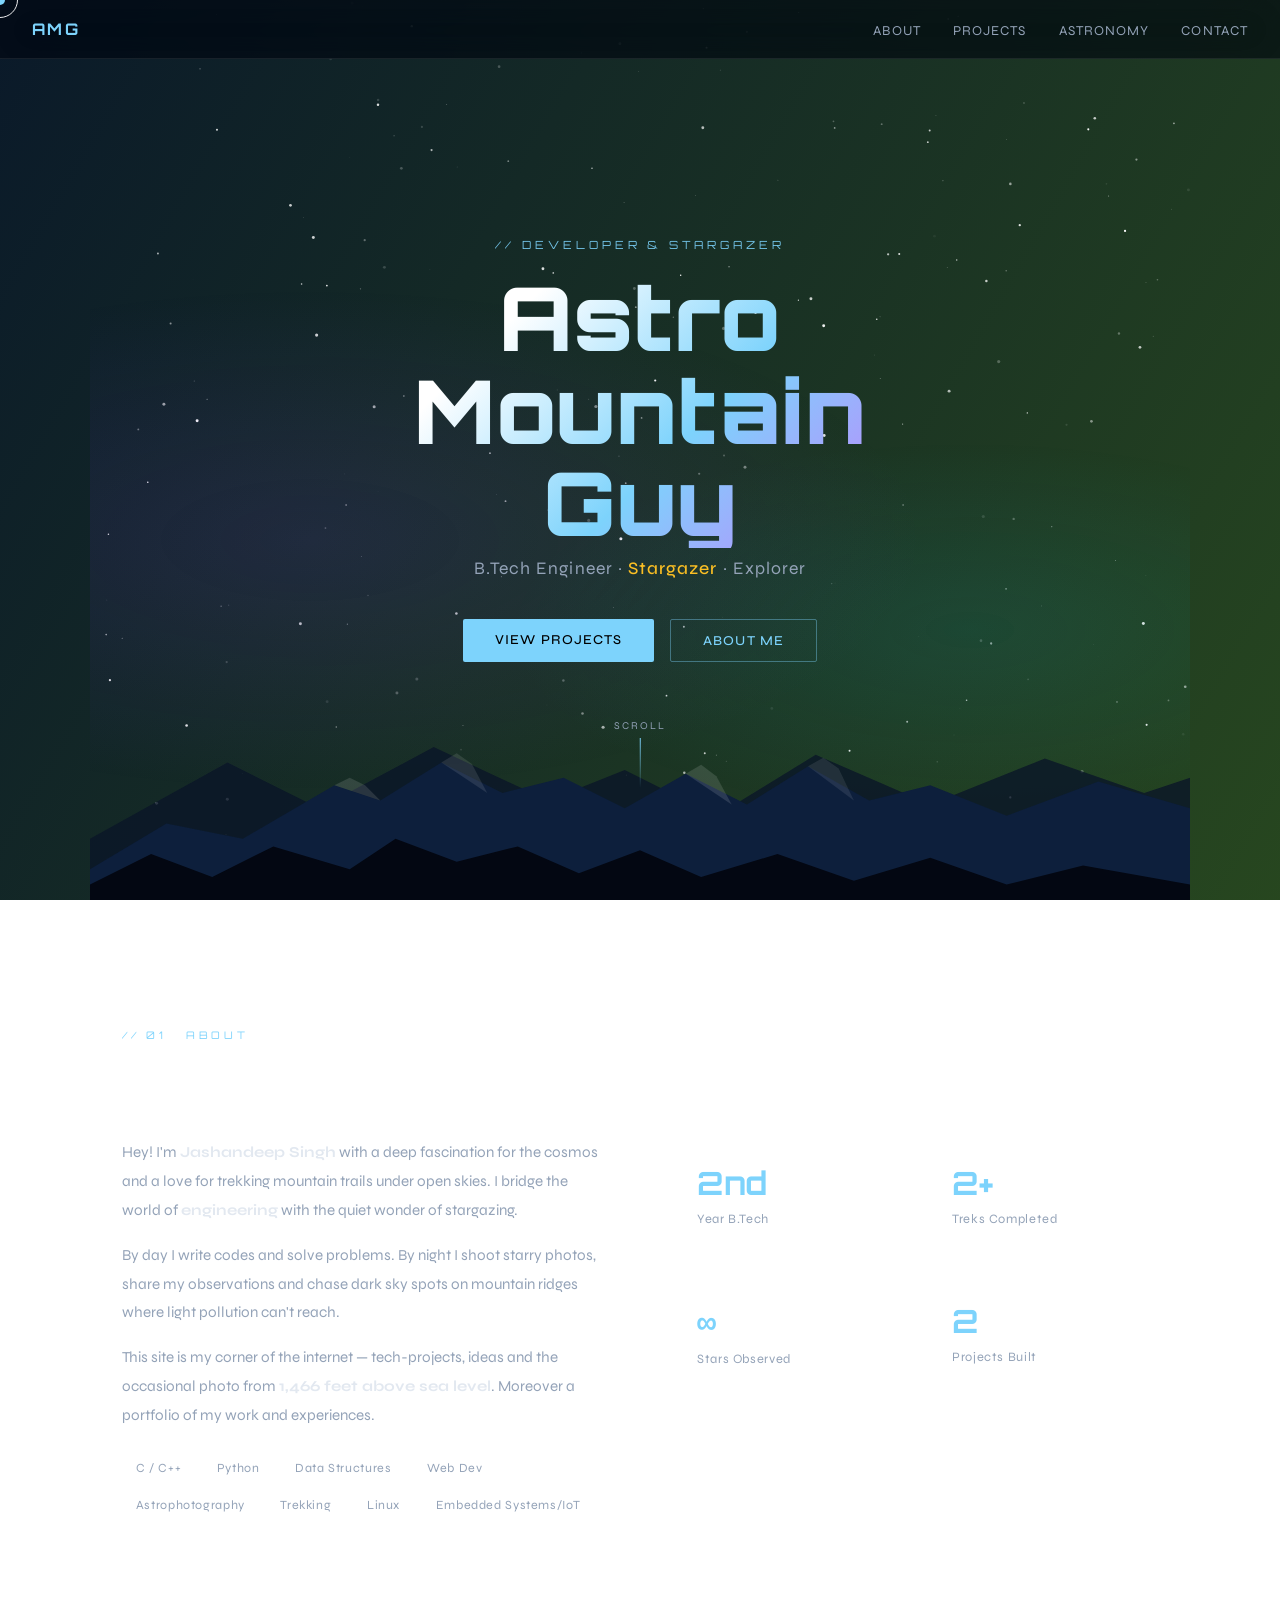
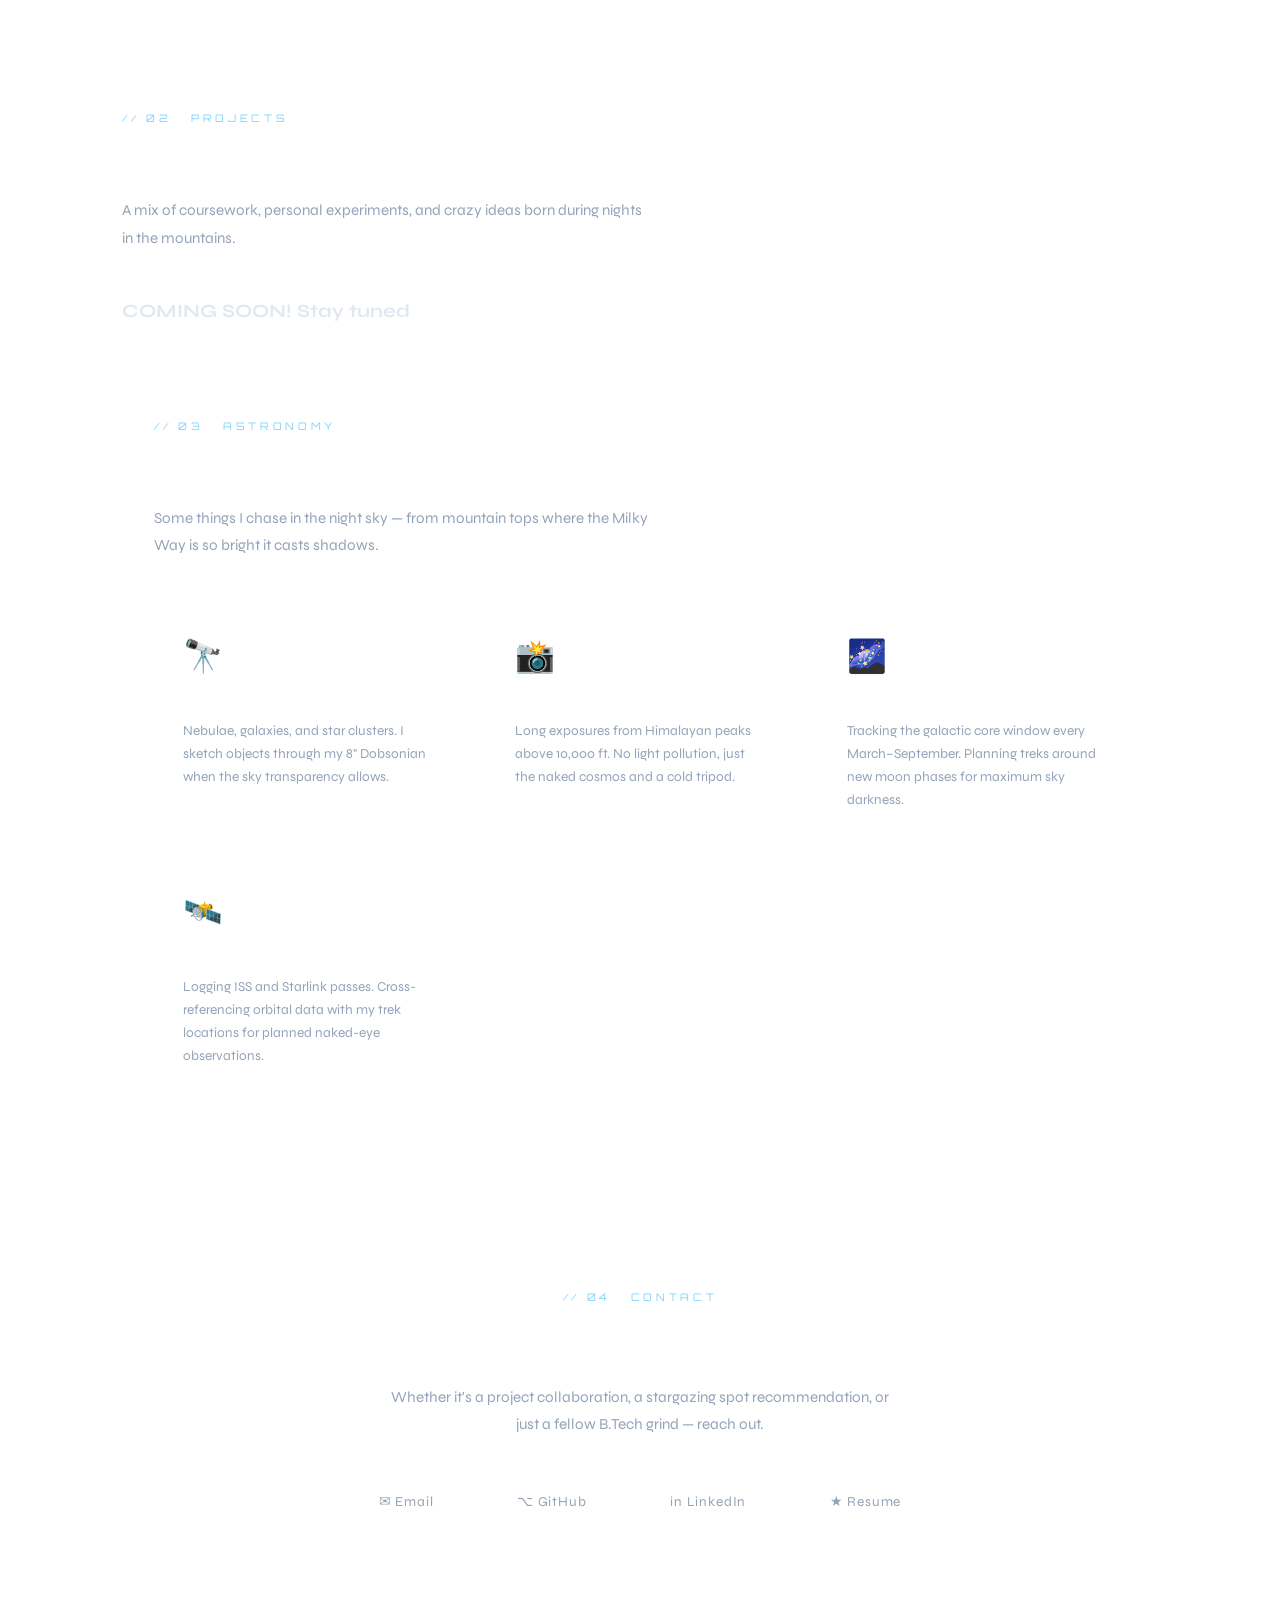
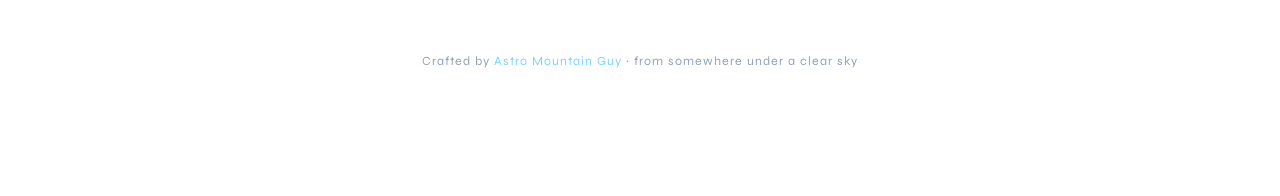
==== commit 45170046: "Versions" ====
--- a/Blueprint.html
+++ b/Blueprint.html
@@ -422,11 +422,7 @@
       <div class="about-text">
         <p>Hey! I'm <strong>Jashandeep Singh</strong> with a deep fascination for the cosmos and a love for trekking mountain trails under open skies. I bridge the world of <strong>engineering</strong> with the quiet wonder of stargazing.</p>
         <p>By day I write codes and solve problems. By night I shoot starry photos, share my observations and chase dark sky spots on mountain ridges where light pollution can't reach.</p>
-<<<<<<< HEAD
         <p>This site is my corner of the internet — tech-projects, ideas and the occasional photo from <strong>1,466 feet above sea level</strong>. Moreover a portfolio of my work and experiences.</p>
-=======
-        <p>This site is my corner of the internet — tech/projects, ideas and the occasional photo from <strong>1,466 feet above sea level</strong>. Moreover a portfolio of my work and experiences.</p>
->>>>>>> 0c1500776792bcd7dc58897fce05d51b2679a2ef
         <div class="skill-tags">
           <span class="tag">C / C++</span>
           <span class="tag">Python</span>
